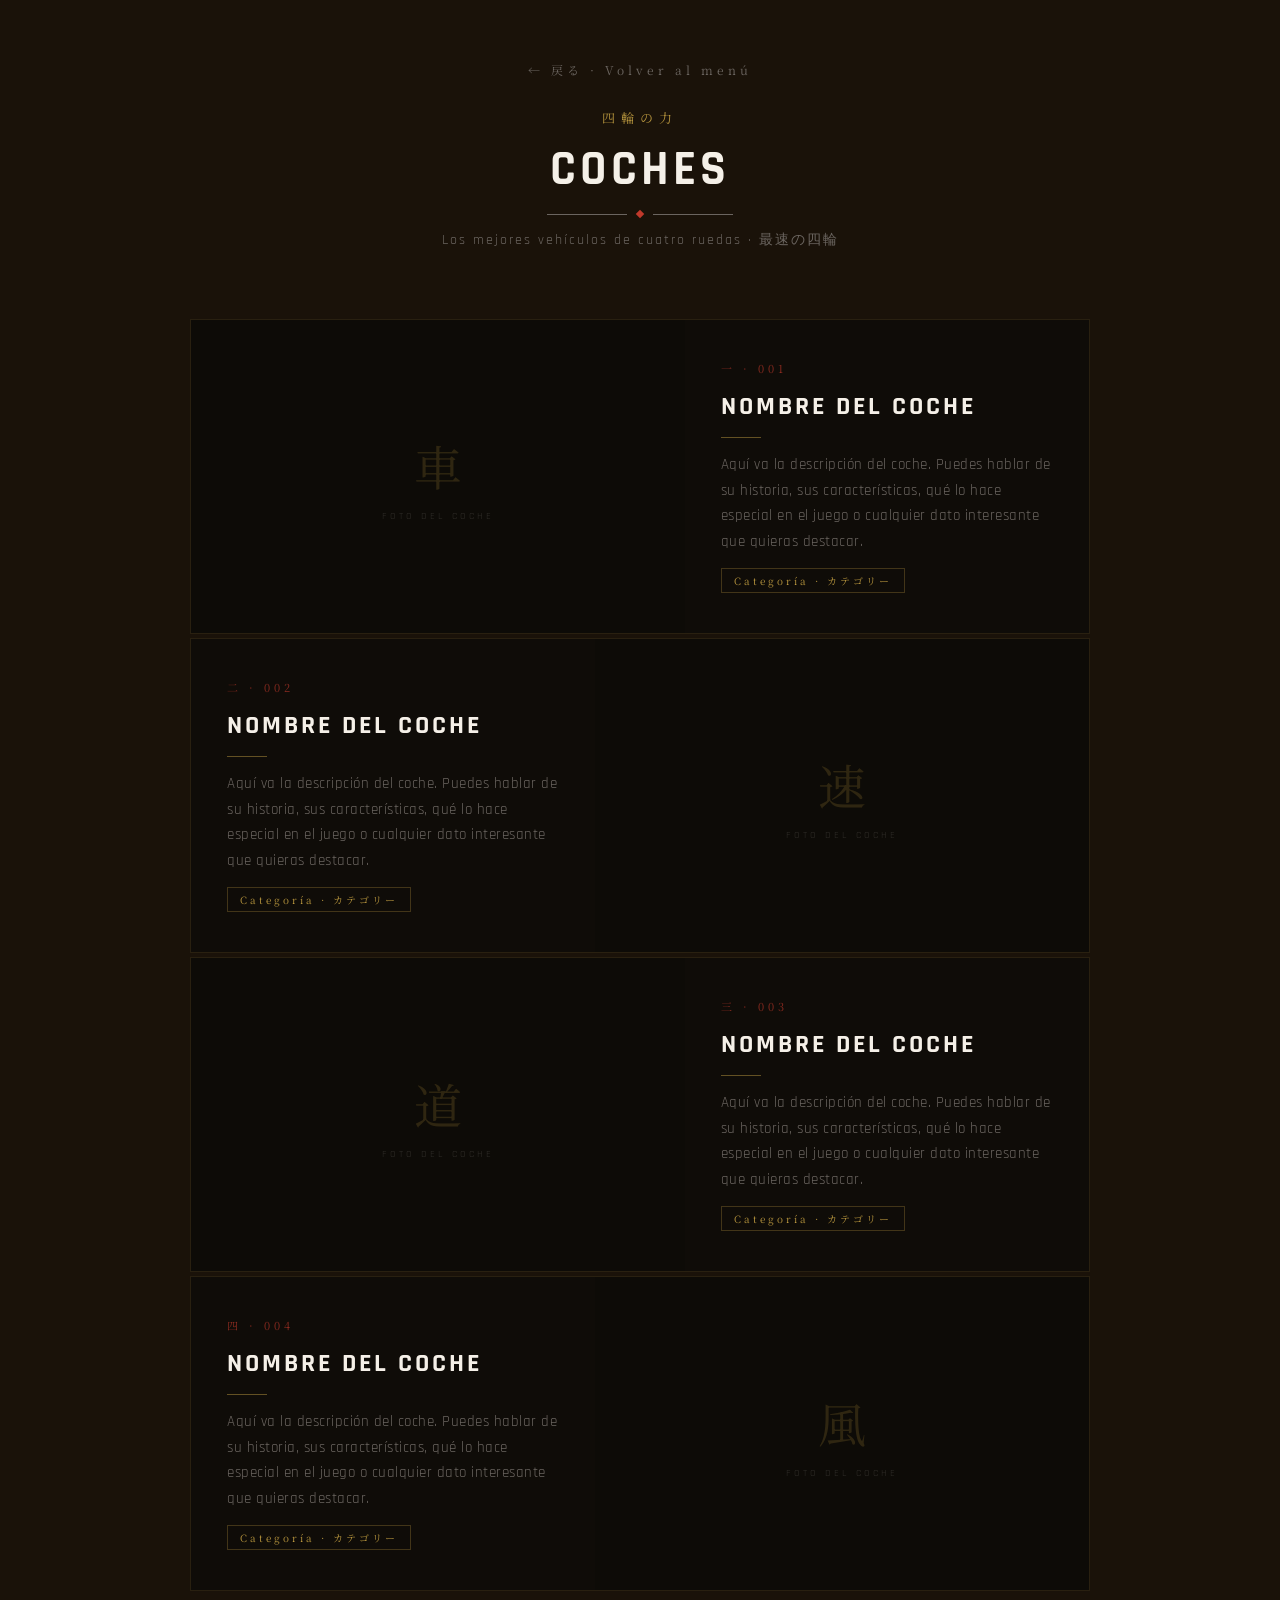
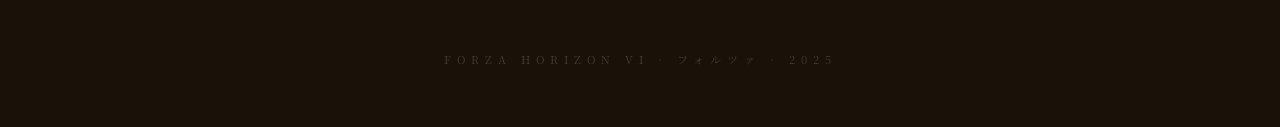
==== coches.html @ 04dd10de "Subida de archivos nuevos y modificaciones en los archivos existentes para el proyecto de lenguaje d" ====
<!DOCTYPE html>
<html lang="es">
<head>
  <meta charset="UTF-8">
  <meta name="viewport" content="width=device-width, initial-scale=1.0">
  <title>Coches · Forza Horizon 6</title>
  <link href="https://fonts.googleapis.com/css2?family=Noto+Serif+JP:wght@300;400;700&family=Rajdhani:wght@500;700&display=swap" rel="stylesheet">

  <style>

    /* ── RESET BÁSICO ── */
    * {
      margin: 0;
      padding: 0;
      box-sizing: border-box;
    }

    /* ── VARIABLES DE COLOR ── */
    :root {
      --negro:  #1a1209;
      --papel:  #f5f0e8;
      --rojo:   #c0392b;
      --dorado: #b8963e;
      --gris:   #6b6560;
    }

    /* ── BODY ── */
    body {
      font-family: 'Rajdhani', sans-serif;
      background-color: var(--negro);
      min-height: 100vh;
      padding: 60px 20px;
    }

    /* ══════════════════════════════
       CABECERA
    ══════════════════════════════ */

    header {
      text-align: center;
      margin-bottom: 70px;
    }

    /* Enlace de volver */
    .volver {
      display: inline-block;
      font-family: 'Noto Serif JP', serif;
      font-size: 12px;
      letter-spacing: 4px;
      color: var(--gris);
      text-decoration: none;
      margin-bottom: 30px;
      transition: color 0.3s;
    }

    .volver:hover {
      color: var(--dorado);
    }

    .subtitulo-jp {
      font-family: 'Noto Serif JP', serif;
      font-size: 13px;
      letter-spacing: 6px;
      color: var(--dorado);
      margin-bottom: 12px;
    }

    h1 {
      font-size: 48px;
      font-weight: 700;
      letter-spacing: 4px;
      color: var(--papel);
      margin-bottom: 10px;
    }

    .divisor {
      display: flex;
      align-items: center;
      justify-content: center;
      gap: 10px;
      margin-bottom: 14px;
    }

    .divisor-linea {
      width: 80px;
      height: 1px;
      background-color: var(--gris);
    }

    .divisor-rombo {
      width: 6px;
      height: 6px;
      background-color: var(--rojo);
      transform: rotate(45deg);
    }

    .tagline {
      font-size: 14px;
      letter-spacing: 2px;
      color: var(--gris);
    }

    /* ══════════════════════════════
       TARJETAS DE COCHE
       Imagen izquierda + texto derecha,
       alternando con imagen derecha + texto izquierda
    ══════════════════════════════ */

    .seccion-coches {
      max-width: 900px;
      margin: 0 auto;
      display: flex;
      flex-direction: column;
      gap: 4px; /* separación mínima entre tarjetas, como el grid del menú */
    }

    /* Tarjeta individual */
    .coche {
      display: flex;
      border: 1px solid rgba(184, 150, 62, 0.15);
      background-color: #0f0c08;
      overflow: hidden;
      transition: border-color 0.3s;
    }

    .coche:hover {
      border-color: rgba(184, 150, 62, 0.4);
    }

    /* Tarjeta alternada: imagen a la derecha */
    .coche.invertido {
      flex-direction: row-reverse;
    }

    /* ── Imagen del coche ── */
    .coche-imagen {
      width: 55%;
      min-height: 280px;
      background-color: #0d0b07;
      display: flex;
      flex-direction: column;
      align-items: center;
      justify-content: center;
      gap: 10px;
      flex-shrink: 0;
    }

    /* Si quieres poner imagen real:
       <img src="foto.jpg"> dentro de .coche-imagen
       y añade: img { width:100%; height:100%; object-fit:cover; } */
    .coche-imagen img {
      width: 100%;
      height: 100%;
      object-fit: cover;
    }

    .placeholder-kanji {
      font-family: 'Noto Serif JP', serif;
      font-size: 48px;
      color: rgba(184, 150, 62, 0.2);
    }

    .placeholder-texto {
      font-size: 10px;
      letter-spacing: 3px;
      color: rgba(245, 240, 232, 0.15);
      text-transform: uppercase;
    }

    /* ── Texto del coche ── */
    .coche-info {
      flex: 1;
      padding: 40px 36px;
      display: flex;
      flex-direction: column;
      justify-content: center;
      gap: 14px;
    }

    /* Número decorativo en japonés */
    .coche-numero {
      font-family: 'Noto Serif JP', serif;
      font-size: 11px;
      letter-spacing: 4px;
      color: var(--rojo);
      opacity: 0.7;
    }

    /* Nombre del coche */
    .coche-nombre {
      font-size: 26px;
      font-weight: 700;
      letter-spacing: 3px;
      color: var(--papel);
      text-transform: uppercase;
    }

    /* Línea dorada bajo el nombre */
    .coche-linea {
      width: 40px;
      height: 1px;
      background-color: var(--dorado);
      opacity: 0.5;
    }

    /* Descripción */
    .coche-desc {
      font-size: 15px;
      line-height: 1.7;
      color: var(--gris);
      letter-spacing: 0.5px;
    }

    /* Etiqueta de categoría */
    .coche-tag {
      display: inline-block;
      font-family: 'Noto Serif JP', serif;
      font-size: 10px;
      letter-spacing: 3px;
      color: var(--dorado);
      border: 1px solid rgba(184, 150, 62, 0.3);
      padding: 4px 12px;
      width: fit-content;
    }

    /* ══════════════════════════════
       PIE DE PÁGINA
    ══════════════════════════════ */

    footer {
      text-align: center;
      margin-top: 60px;
      font-family: 'Noto Serif JP', serif;
      font-size: 11px;
      letter-spacing: 6px;
      color: rgba(107, 101, 96, 0.5);
    }

  </style>
</head>
<body>

  <!-- ── CABECERA ── -->
  <header>
    <a class="volver" href="menu.html">← 戻る · Volver al menú</a>
    <p class="subtitulo-jp">四輪の力</p>
    <h1>COCHES</h1>
    <div class="divisor">
      <div class="divisor-linea"></div>
      <div class="divisor-rombo"></div>
      <div class="divisor-linea"></div>
    </div>
    <p class="tagline">Los mejores vehículos de cuatro ruedas · 最速の四輪</p>
  </header>

  <!-- ── TARJETAS DE COCHES ── -->
  <div class="seccion-coches">

    <!-- COCHE 1: imagen izquierda -->
    <div class="coche">
      <div class="coche-imagen">
        <!-- Pon aquí tu imagen: <img src="coche1.jpg"> -->
        <span class="placeholder-kanji">車</span>
        <span class="placeholder-texto">Foto del coche</span>
      </div>
      <div class="coche-info">
        <span class="coche-numero">一 · 001</span>
        <div class="coche-nombre">Nombre del Coche</div>
        <div class="coche-linea"></div>
        <p class="coche-desc">
          Aquí va la descripción del coche. Puedes hablar de su historia,
          sus características, qué lo hace especial en el juego o cualquier
          dato interesante que quieras destacar.
        </p>
        <span class="coche-tag">Categoría · カテゴリー</span>
      </div>
    </div>

    <!-- COCHE 2: imagen derecha (invertido) -->
    <div class="coche invertido">
      <div class="coche-imagen">
        <span class="placeholder-kanji">速</span>
        <span class="placeholder-texto">Foto del coche</span>
      </div>
      <div class="coche-info">
        <span class="coche-numero">二 · 002</span>
        <div class="coche-nombre">Nombre del Coche</div>
        <div class="coche-linea"></div>
        <p class="coche-desc">
          Aquí va la descripción del coche. Puedes hablar de su historia,
          sus características, qué lo hace especial en el juego o cualquier
          dato interesante que quieras destacar.
        </p>
        <span class="coche-tag">Categoría · カテゴリー</span>
      </div>
    </div>

    <!-- COCHE 3: imagen izquierda -->
    <div class="coche">
      <div class="coche-imagen">
        <span class="placeholder-kanji">道</span>
        <span class="placeholder-texto">Foto del coche</span>
      </div>
      <div class="coche-info">
        <span class="coche-numero">三 · 003</span>
        <div class="coche-nombre">Nombre del Coche</div>
        <div class="coche-linea"></div>
        <p class="coche-desc">
          Aquí va la descripción del coche. Puedes hablar de su historia,
          sus características, qué lo hace especial en el juego o cualquier
          dato interesante que quieras destacar.
        </p>
        <span class="coche-tag">Categoría · カテゴリー</span>
      </div>
    </div>

    <!-- COCHE 4: imagen derecha (invertido) -->
    <div class="coche invertido">
      <div class="coche-imagen">
        <span class="placeholder-kanji">風</span>
        <span class="placeholder-texto">Foto del coche</span>
      </div>
      <div class="coche-info">
        <span class="coche-numero">四 · 004</span>
        <div class="coche-nombre">Nombre del Coche</div>
        <div class="coche-linea"></div>
        <p class="coche-desc">
          Aquí va la descripción del coche. Puedes hablar de su historia,
          sus características, qué lo hace especial en el juego o cualquier
          dato interesante que quieras destacar.
        </p>
        <span class="coche-tag">Categoría · カテゴリー</span>
      </div>
    </div>

  </div>

  <!-- ── PIE ── -->
  <footer>FORZA HORIZON VI · フォルツァ · 2025</footer>

</body>
</html>
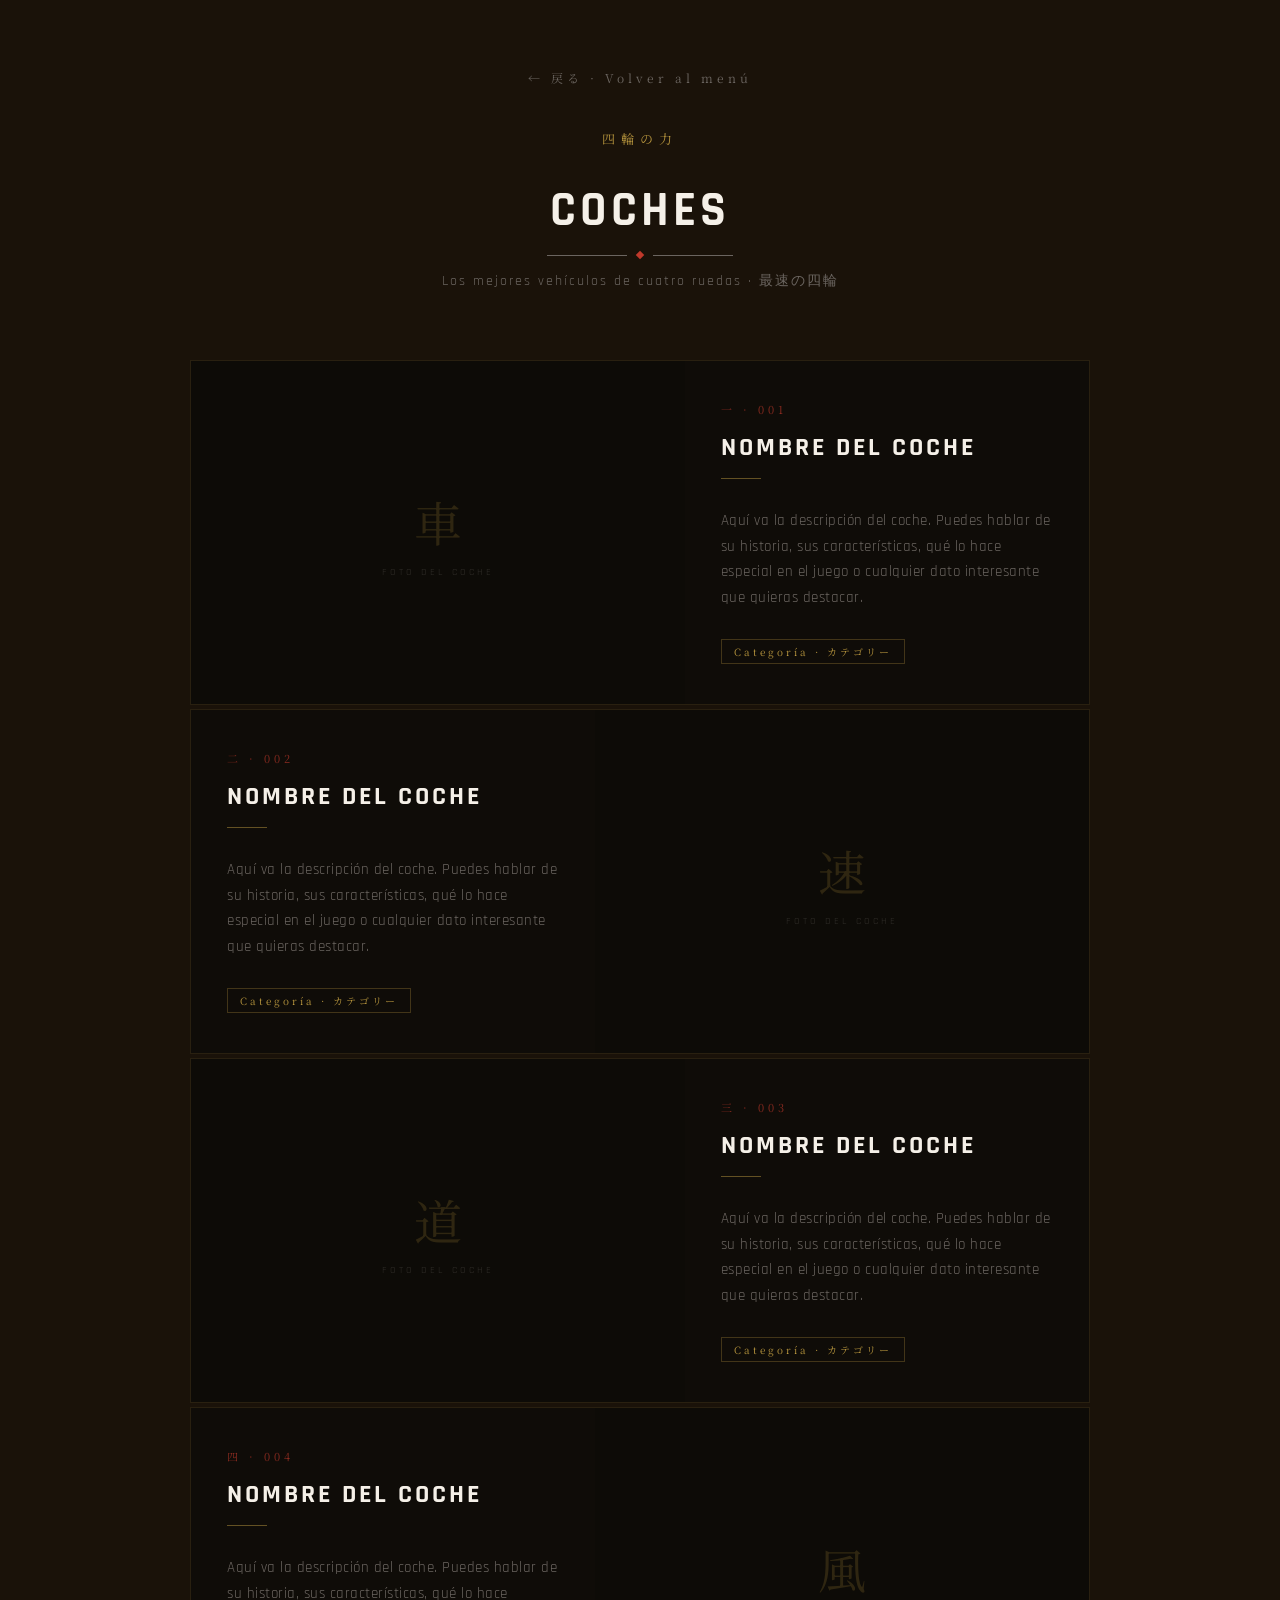
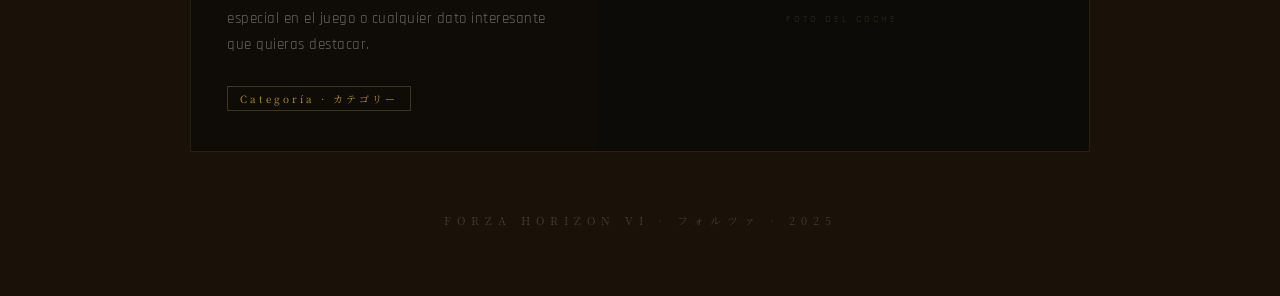
==== commit 0df3a40a: "Pongo el estilo" ====
--- a/coches.html
+++ b/coches.html
@@ -5,238 +5,10 @@
   <meta name="viewport" content="width=device-width, initial-scale=1.0">
   <title>Coches · Forza Horizon 6</title>
   <link href="https://fonts.googleapis.com/css2?family=Noto+Serif+JP:wght@300;400;700&family=Rajdhani:wght@500;700&display=swap" rel="stylesheet">
+ 
+  <!-- *** ESTILOS: coches.css *** -->
+  <link rel="stylesheet" href="coches.css">
 
-  <style>
-
-    /* ── RESET BÁSICO ── */
-    * {
-      margin: 0;
-      padding: 0;
-      box-sizing: border-box;
-    }
-
-    /* ── VARIABLES DE COLOR ── */
-    :root {
-      --negro:  #1a1209;
-      --papel:  #f5f0e8;
-      --rojo:   #c0392b;
-      --dorado: #b8963e;
-      --gris:   #6b6560;
-    }
-
-    /* ── BODY ── */
-    body {
-      font-family: 'Rajdhani', sans-serif;
-      background-color: var(--negro);
-      min-height: 100vh;
-      padding: 60px 20px;
-    }
-
-    /* ══════════════════════════════
-       CABECERA
-    ══════════════════════════════ */
-
-    header {
-      text-align: center;
-      margin-bottom: 70px;
-    }
-
-    /* Enlace de volver */
-    .volver {
-      display: inline-block;
-      font-family: 'Noto Serif JP', serif;
-      font-size: 12px;
-      letter-spacing: 4px;
-      color: var(--gris);
-      text-decoration: none;
-      margin-bottom: 30px;
-      transition: color 0.3s;
-    }
-
-    .volver:hover {
-      color: var(--dorado);
-    }
-
-    .subtitulo-jp {
-      font-family: 'Noto Serif JP', serif;
-      font-size: 13px;
-      letter-spacing: 6px;
-      color: var(--dorado);
-      margin-bottom: 12px;
-    }
-
-    h1 {
-      font-size: 48px;
-      font-weight: 700;
-      letter-spacing: 4px;
-      color: var(--papel);
-      margin-bottom: 10px;
-    }
-
-    .divisor {
-      display: flex;
-      align-items: center;
-      justify-content: center;
-      gap: 10px;
-      margin-bottom: 14px;
-    }
-
-    .divisor-linea {
-      width: 80px;
-      height: 1px;
-      background-color: var(--gris);
-    }
-
-    .divisor-rombo {
-      width: 6px;
-      height: 6px;
-      background-color: var(--rojo);
-      transform: rotate(45deg);
-    }
-
-    .tagline {
-      font-size: 14px;
-      letter-spacing: 2px;
-      color: var(--gris);
-    }
-
-    /* ══════════════════════════════
-       TARJETAS DE COCHE
-       Imagen izquierda + texto derecha,
-       alternando con imagen derecha + texto izquierda
-    ══════════════════════════════ */
-
-    .seccion-coches {
-      max-width: 900px;
-      margin: 0 auto;
-      display: flex;
-      flex-direction: column;
-      gap: 4px; /* separación mínima entre tarjetas, como el grid del menú */
-    }
-
-    /* Tarjeta individual */
-    .coche {
-      display: flex;
-      border: 1px solid rgba(184, 150, 62, 0.15);
-      background-color: #0f0c08;
-      overflow: hidden;
-      transition: border-color 0.3s;
-    }
-
-    .coche:hover {
-      border-color: rgba(184, 150, 62, 0.4);
-    }
-
-    /* Tarjeta alternada: imagen a la derecha */
-    .coche.invertido {
-      flex-direction: row-reverse;
-    }
-
-    /* ── Imagen del coche ── */
-    .coche-imagen {
-      width: 55%;
-      min-height: 280px;
-      background-color: #0d0b07;
-      display: flex;
-      flex-direction: column;
-      align-items: center;
-      justify-content: center;
-      gap: 10px;
-      flex-shrink: 0;
-    }
-
-    /* Si quieres poner imagen real:
-       <img src="foto.jpg"> dentro de .coche-imagen
-       y añade: img { width:100%; height:100%; object-fit:cover; } */
-    .coche-imagen img {
-      width: 100%;
-      height: 100%;
-      object-fit: cover;
-    }
-
-    .placeholder-kanji {
-      font-family: 'Noto Serif JP', serif;
-      font-size: 48px;
-      color: rgba(184, 150, 62, 0.2);
-    }
-
-    .placeholder-texto {
-      font-size: 10px;
-      letter-spacing: 3px;
-      color: rgba(245, 240, 232, 0.15);
-      text-transform: uppercase;
-    }
-
-    /* ── Texto del coche ── */
-    .coche-info {
-      flex: 1;
-      padding: 40px 36px;
-      display: flex;
-      flex-direction: column;
-      justify-content: center;
-      gap: 14px;
-    }
-
-    /* Número decorativo en japonés */
-    .coche-numero {
-      font-family: 'Noto Serif JP', serif;
-      font-size: 11px;
-      letter-spacing: 4px;
-      color: var(--rojo);
-      opacity: 0.7;
-    }
-
-    /* Nombre del coche */
-    .coche-nombre {
-      font-size: 26px;
-      font-weight: 700;
-      letter-spacing: 3px;
-      color: var(--papel);
-      text-transform: uppercase;
-    }
-
-    /* Línea dorada bajo el nombre */
-    .coche-linea {
-      width: 40px;
-      height: 1px;
-      background-color: var(--dorado);
-      opacity: 0.5;
-    }
-
-    /* Descripción */
-    .coche-desc {
-      font-size: 15px;
-      line-height: 1.7;
-      color: var(--gris);
-      letter-spacing: 0.5px;
-    }
-
-    /* Etiqueta de categoría */
-    .coche-tag {
-      display: inline-block;
-      font-family: 'Noto Serif JP', serif;
-      font-size: 10px;
-      letter-spacing: 3px;
-      color: var(--dorado);
-      border: 1px solid rgba(184, 150, 62, 0.3);
-      padding: 4px 12px;
-      width: fit-content;
-    }
-
-    /* ══════════════════════════════
-       PIE DE PÁGINA
-    ══════════════════════════════ */
-
-    footer {
-      text-align: center;
-      margin-top: 60px;
-      font-family: 'Noto Serif JP', serif;
-      font-size: 11px;
-      letter-spacing: 6px;
-      color: rgba(107, 101, 96, 0.5);
-    }
-
-  </style>
 </head>
 <body>
 
--- a/coches.css
+++ b/coches.css
@@ -0,0 +1,231 @@
+<style>
+
+    /* ── RESET BÁSICO ── */
+    * {
+      margin: 0;
+      padding: 0;
+      box-sizing: border-box;
+    }
+
+    /* ── VARIABLES DE COLOR ── */
+    :root {
+      --negro:  #1a1209;
+      --papel:  #f5f0e8;
+      --rojo:   #c0392b;
+      --dorado: #b8963e;
+      --gris:   #6b6560;
+    }
+
+    /* ── BODY ── */
+    body {
+      font-family: 'Rajdhani', sans-serif;
+      background-color: var(--negro);
+      min-height: 100vh;
+      padding: 60px 20px;
+    }
+
+    /* ══════════════════════════════
+       CABECERA
+    ══════════════════════════════ */
+
+    header {
+      text-align: center;
+      margin-bottom: 70px;
+    }
+
+    /* Enlace de volver */
+    .volver {
+      display: inline-block;
+      font-family: 'Noto Serif JP', serif;
+      font-size: 12px;
+      letter-spacing: 4px;
+      color: var(--gris);
+      text-decoration: none;
+      margin-bottom: 30px;
+      transition: color 0.3s;
+    }
+
+    .volver:hover {
+      color: var(--dorado);
+    }
+
+    .subtitulo-jp {
+      font-family: 'Noto Serif JP', serif;
+      font-size: 13px;
+      letter-spacing: 6px;
+      color: var(--dorado);
+      margin-bottom: 12px;
+    }
+
+    h1 {
+      font-size: 48px;
+      font-weight: 700;
+      letter-spacing: 4px;
+      color: var(--papel);
+      margin-bottom: 10px;
+    }
+
+    .divisor {
+      display: flex;
+      align-items: center;
+      justify-content: center;
+      gap: 10px;
+      margin-bottom: 14px;
+    }
+
+    .divisor-linea {
+      width: 80px;
+      height: 1px;
+      background-color: var(--gris);
+    }
+
+    .divisor-rombo {
+      width: 6px;
+      height: 6px;
+      background-color: var(--rojo);
+      transform: rotate(45deg);
+    }
+
+    .tagline {
+      font-size: 14px;
+      letter-spacing: 2px;
+      color: var(--gris);
+    }
+
+    /* ══════════════════════════════
+       TARJETAS DE COCHE
+       Imagen izquierda + texto derecha,
+       alternando con imagen derecha + texto izquierda
+    ══════════════════════════════ */
+
+    .seccion-coches {
+      max-width: 900px;
+      margin: 0 auto;
+      display: flex;
+      flex-direction: column;
+      gap: 4px; /* separación mínima entre tarjetas, como el grid del menú */
+    }
+
+    /* Tarjeta individual */
+    .coche {
+      display: flex;
+      border: 1px solid rgba(184, 150, 62, 0.15);
+      background-color: #0f0c08;
+      overflow: hidden;
+      transition: border-color 0.3s;
+    }
+
+    .coche:hover {
+      border-color: rgba(184, 150, 62, 0.4);
+    }
+
+    /* Tarjeta alternada: imagen a la derecha */
+    .coche.invertido {
+      flex-direction: row-reverse;
+    }
+
+    /* ── Imagen del coche ── */
+    .coche-imagen {
+      width: 55%;
+      min-height: 280px;
+      background-color: #0d0b07;
+      display: flex;
+      flex-direction: column;
+      align-items: center;
+      justify-content: center;
+      gap: 10px;
+      flex-shrink: 0;
+    }
+
+    /* Si quieres poner imagen real:
+       <img src="foto.jpg"> dentro de .coche-imagen
+       y añade: img { width:100%; height:100%; object-fit:cover; } */
+    .coche-imagen img {
+      width: 100%;
+      height: 100%;
+      object-fit: cover;
+    }
+
+    .placeholder-kanji {
+      font-family: 'Noto Serif JP', serif;
+      font-size: 48px;
+      color: rgba(184, 150, 62, 0.2);
+    }
+
+    .placeholder-texto {
+      font-size: 10px;
+      letter-spacing: 3px;
+      color: rgba(245, 240, 232, 0.15);
+      text-transform: uppercase;
+    }
+
+    /* ── Texto del coche ── */
+    .coche-info {
+      flex: 1;
+      padding: 40px 36px;
+      display: flex;
+      flex-direction: column;
+      justify-content: center;
+      gap: 14px;
+    }
+
+    /* Número decorativo en japonés */
+    .coche-numero {
+      font-family: 'Noto Serif JP', serif;
+      font-size: 11px;
+      letter-spacing: 4px;
+      color: var(--rojo);
+      opacity: 0.7;
+    }
+
+    /* Nombre del coche */
+    .coche-nombre {
+      font-size: 26px;
+      font-weight: 700;
+      letter-spacing: 3px;
+      color: var(--papel);
+      text-transform: uppercase;
+    }
+
+    /* Línea dorada bajo el nombre */
+    .coche-linea {
+      width: 40px;
+      height: 1px;
+      background-color: var(--dorado);
+      opacity: 0.5;
+    }
+
+    /* Descripción */
+    .coche-desc {
+      font-size: 15px;
+      line-height: 1.7;
+      color: var(--gris);
+      letter-spacing: 0.5px;
+    }
+
+    /* Etiqueta de categoría */
+    .coche-tag {
+      display: inline-block;
+      font-family: 'Noto Serif JP', serif;
+      font-size: 10px;
+      letter-spacing: 3px;
+      color: var(--dorado);
+      border: 1px solid rgba(184, 150, 62, 0.3);
+      padding: 4px 12px;
+      width: fit-content;
+    }
+
+    /* ══════════════════════════════
+       PIE DE PÁGINA
+    ══════════════════════════════ */
+
+    footer {
+      text-align: center;
+      margin-top: 60px;
+      font-family: 'Noto Serif JP', serif;
+      font-size: 11px;
+      letter-spacing: 6px;
+      color: rgba(107, 101, 96, 0.5);
+    }
+
+  </style>
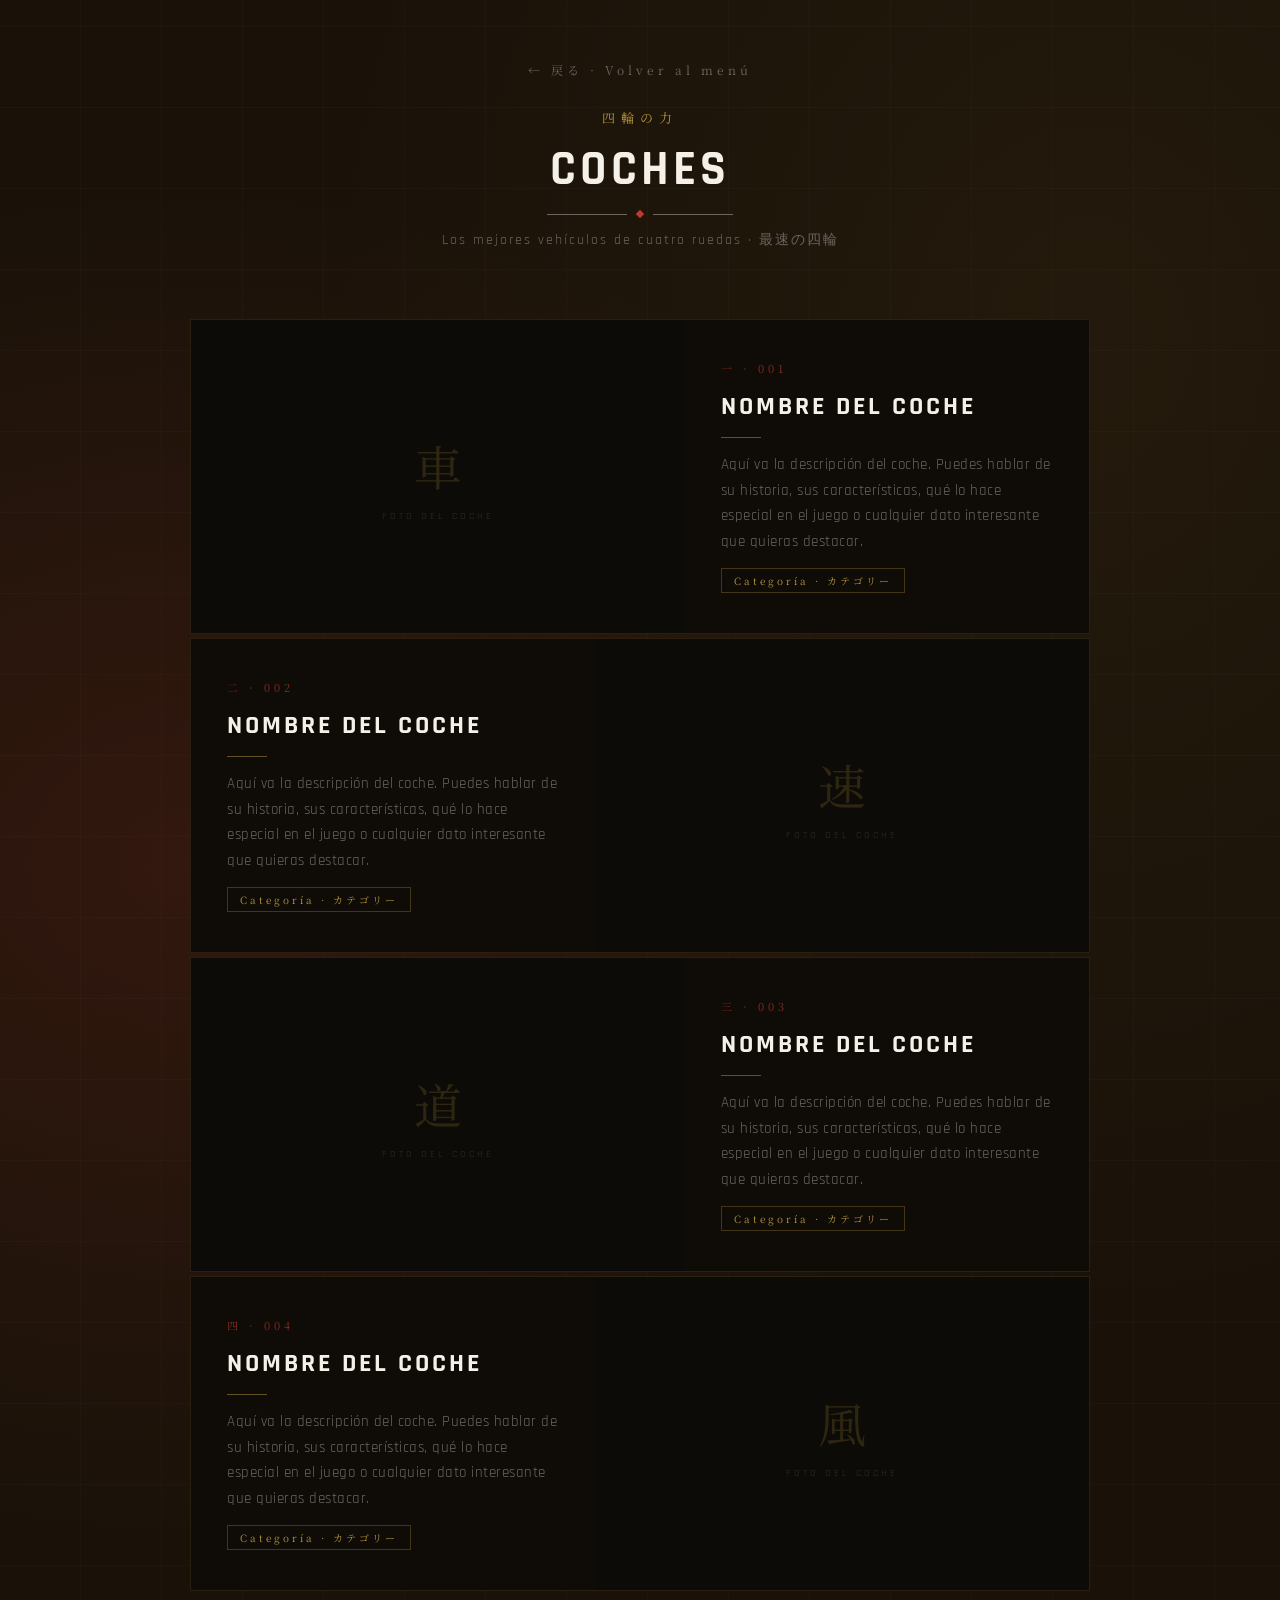
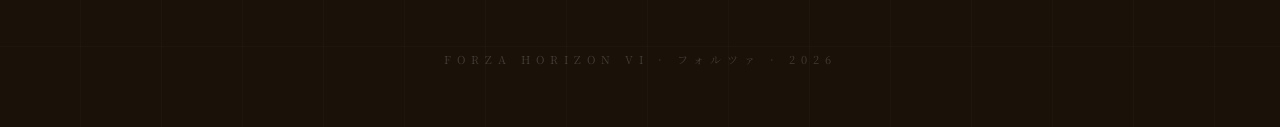
==== commit 3aacea23: "He añadido un archivo fondo.css para el fondo de la pagina, está aplicado en todos menos en ambienta" ====
--- a/coches.html
+++ b/coches.html
@@ -6,6 +6,9 @@
   <title>Coches · Forza Horizon 6</title>
   <link href="https://fonts.googleapis.com/css2?family=Noto+Serif+JP:wght@300;400;700&family=Rajdhani:wght@500;700&display=swap" rel="stylesheet">
  
+
+  <!-- *** Fondo *** -->
+  <link rel="stylesheet" href="fondo.css">
   <!-- *** ESTILOS: coches.css *** -->
   <link rel="stylesheet" href="coches.css">
 
@@ -108,7 +111,7 @@
   </div>
 
   <!-- ── PIE ── -->
-  <footer>FORZA HORIZON VI · フォルツァ · 2025</footer>
+  <footer>FORZA HORIZON VI · フォルツァ · 2026</footer>
 
 </body>
 </html>
--- a/fondo.css
+++ b/fondo.css
@@ -0,0 +1,16 @@
+
+    /* ── BODY: fondo oscuro, centrado ── */
+    body {
+      font-family: 'Rajdhani', sans-serif;
+      background-color: var(--negro);
+      min-height: 100vh;
+      display: flex;
+      flex-direction: column;
+      align-items: center;
+      padding: 60px 20px;
+      background-image:
+        radial-gradient(ellipse at 15% 50%, rgba(192, 57, 43, 0.15) 0%, transparent 55%), /* Los gradiantes del fondo */
+        radial-gradient(ellipse at 85% 20%, rgba(184, 150, 62, 0.06) 0%, transparent 50%),
+        repeating-linear-gradient(0deg, transparent, transparent 80px, rgba(255,255,255,0.04) 81px), /* Las lineas del fondo, se puede cambiar la opacidad si hace falta */
+        repeating-linear-gradient(90deg, transparent, transparent 80px, rgba(255,255,255,0.04) 81px);
+    }
--- a/coches.css
+++ b/coches.css
@@ -1,4 +1,3 @@
-<style>
 
     /* ── RESET BÁSICO ── */
     * {
@@ -16,14 +15,6 @@
       --gris:   #6b6560;
     }
 
-    /* ── BODY ── */
-    body {
-      font-family: 'Rajdhani', sans-serif;
-      background-color: var(--negro);
-      min-height: 100vh;
-      padding: 60px 20px;
-    }
-
     /* ══════════════════════════════
        CABECERA
     ══════════════════════════════ */
@@ -227,5 +218,3 @@
       letter-spacing: 6px;
       color: rgba(107, 101, 96, 0.5);
     }
-
-  </style>
